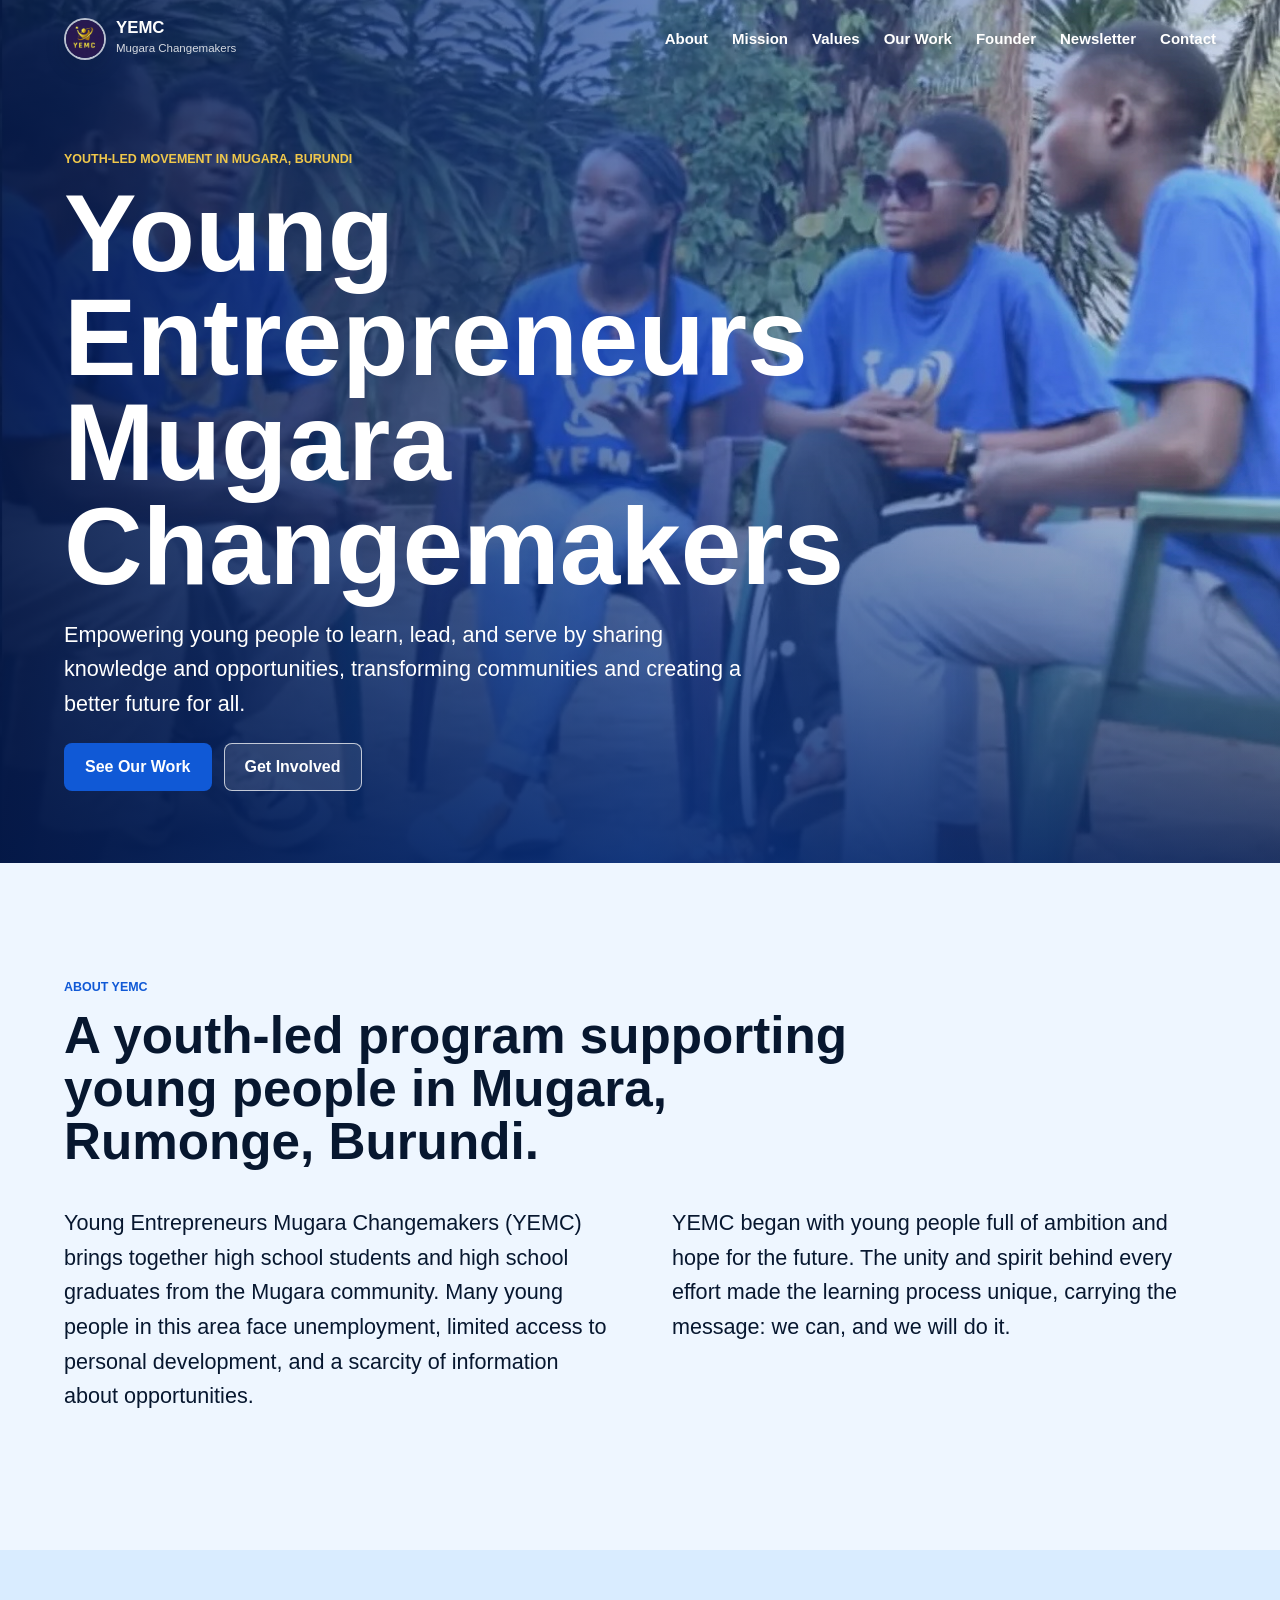
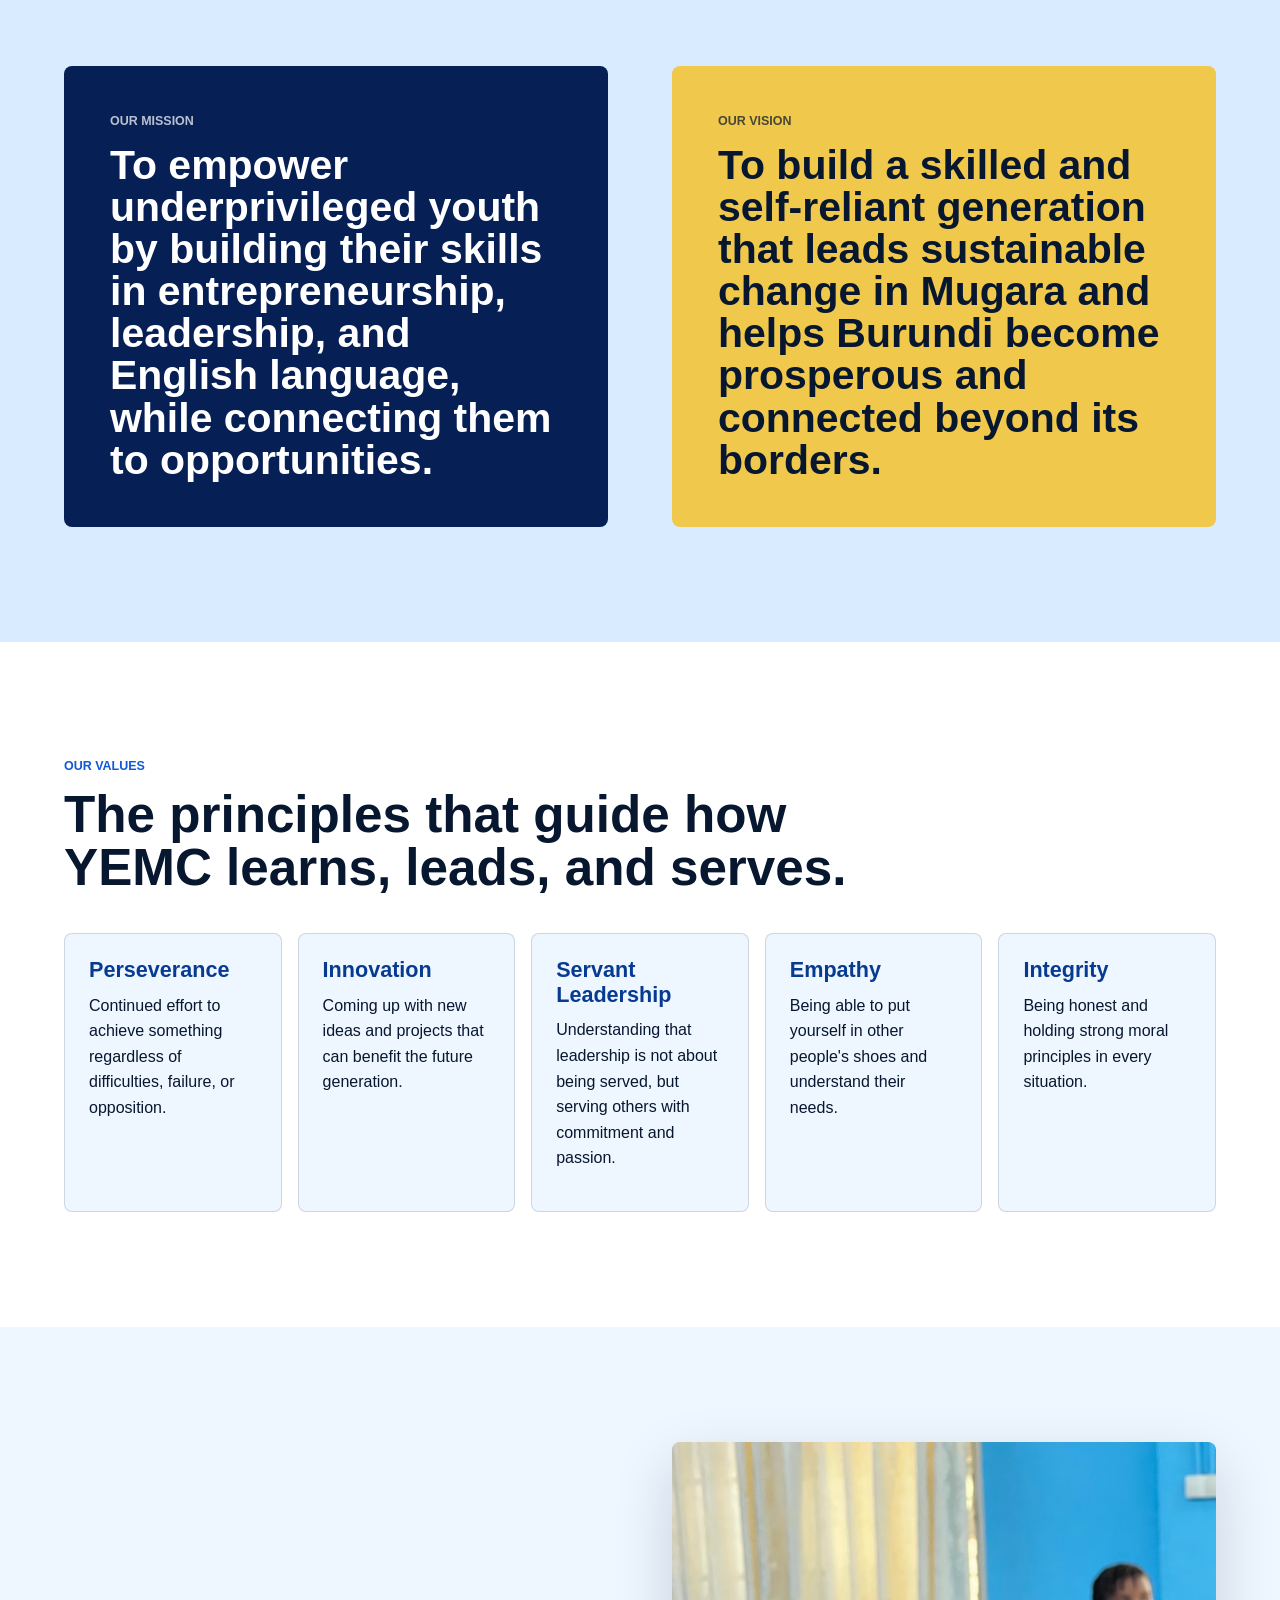
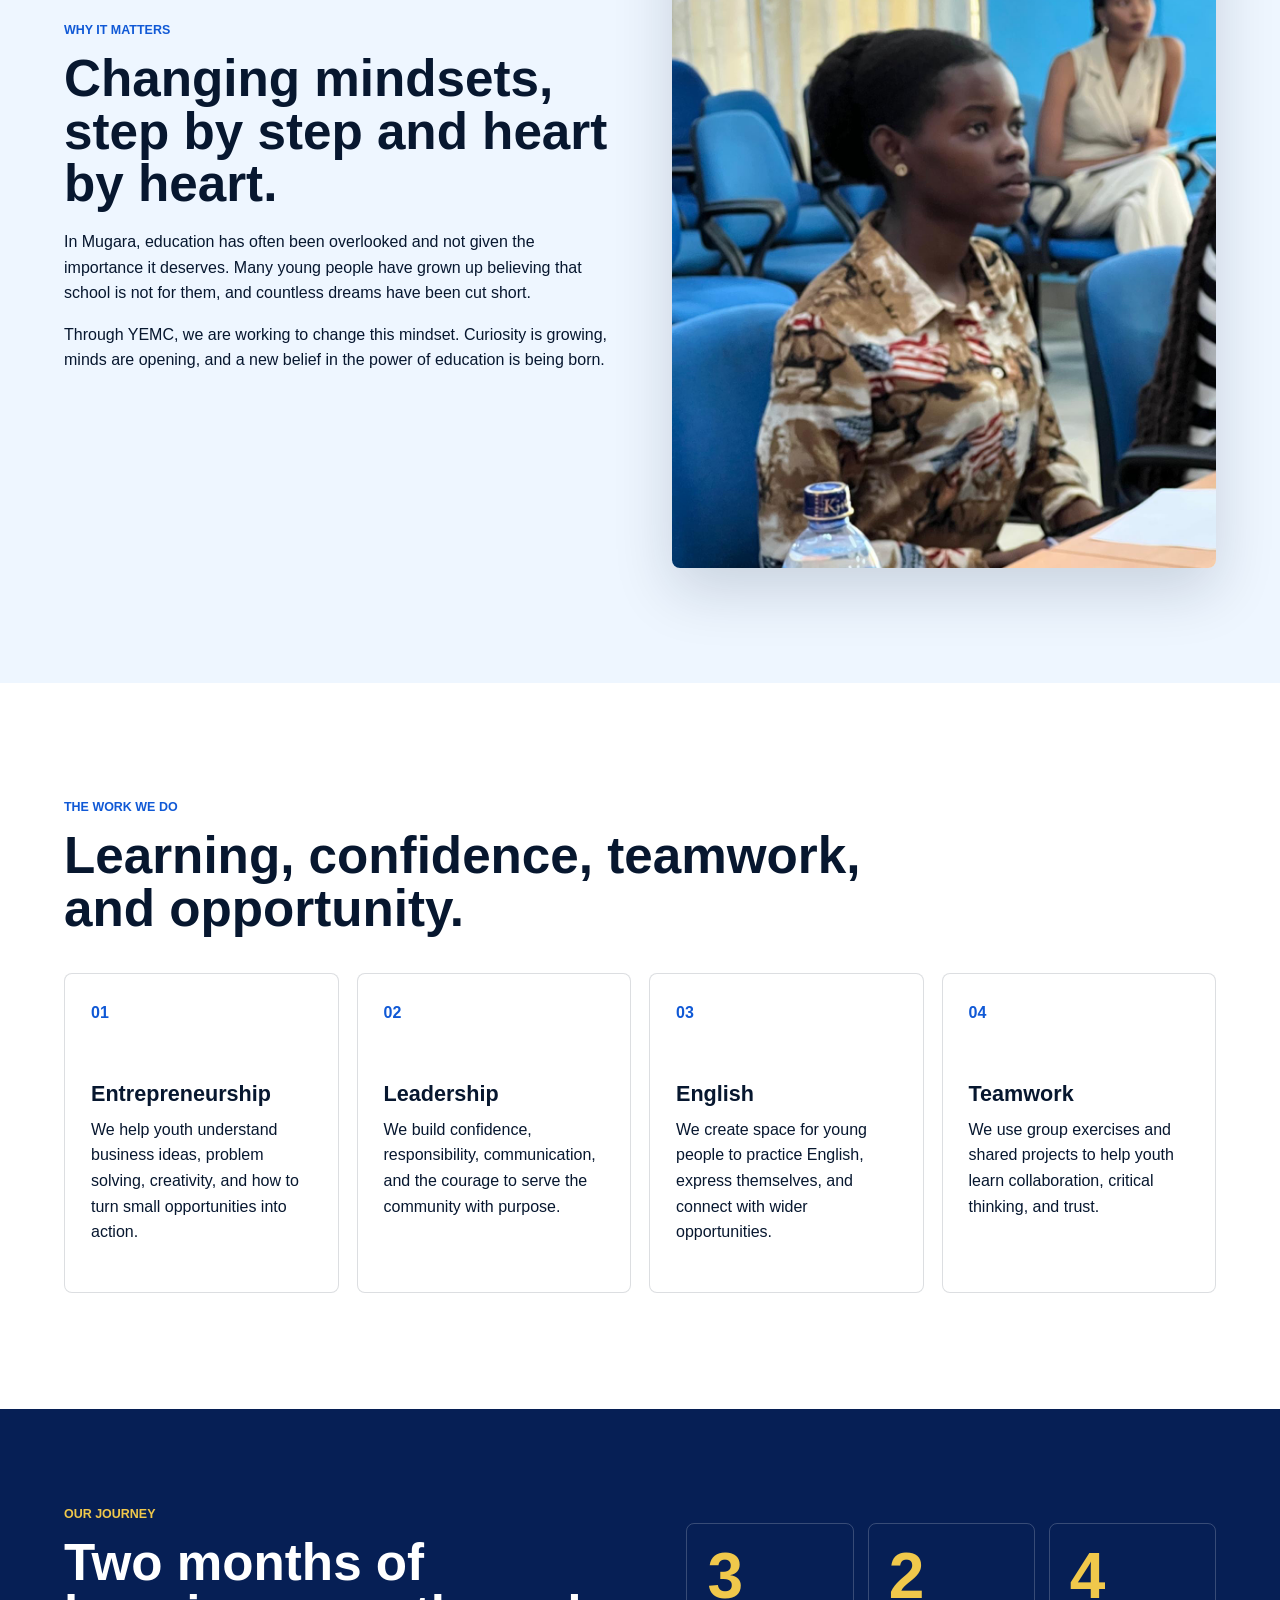
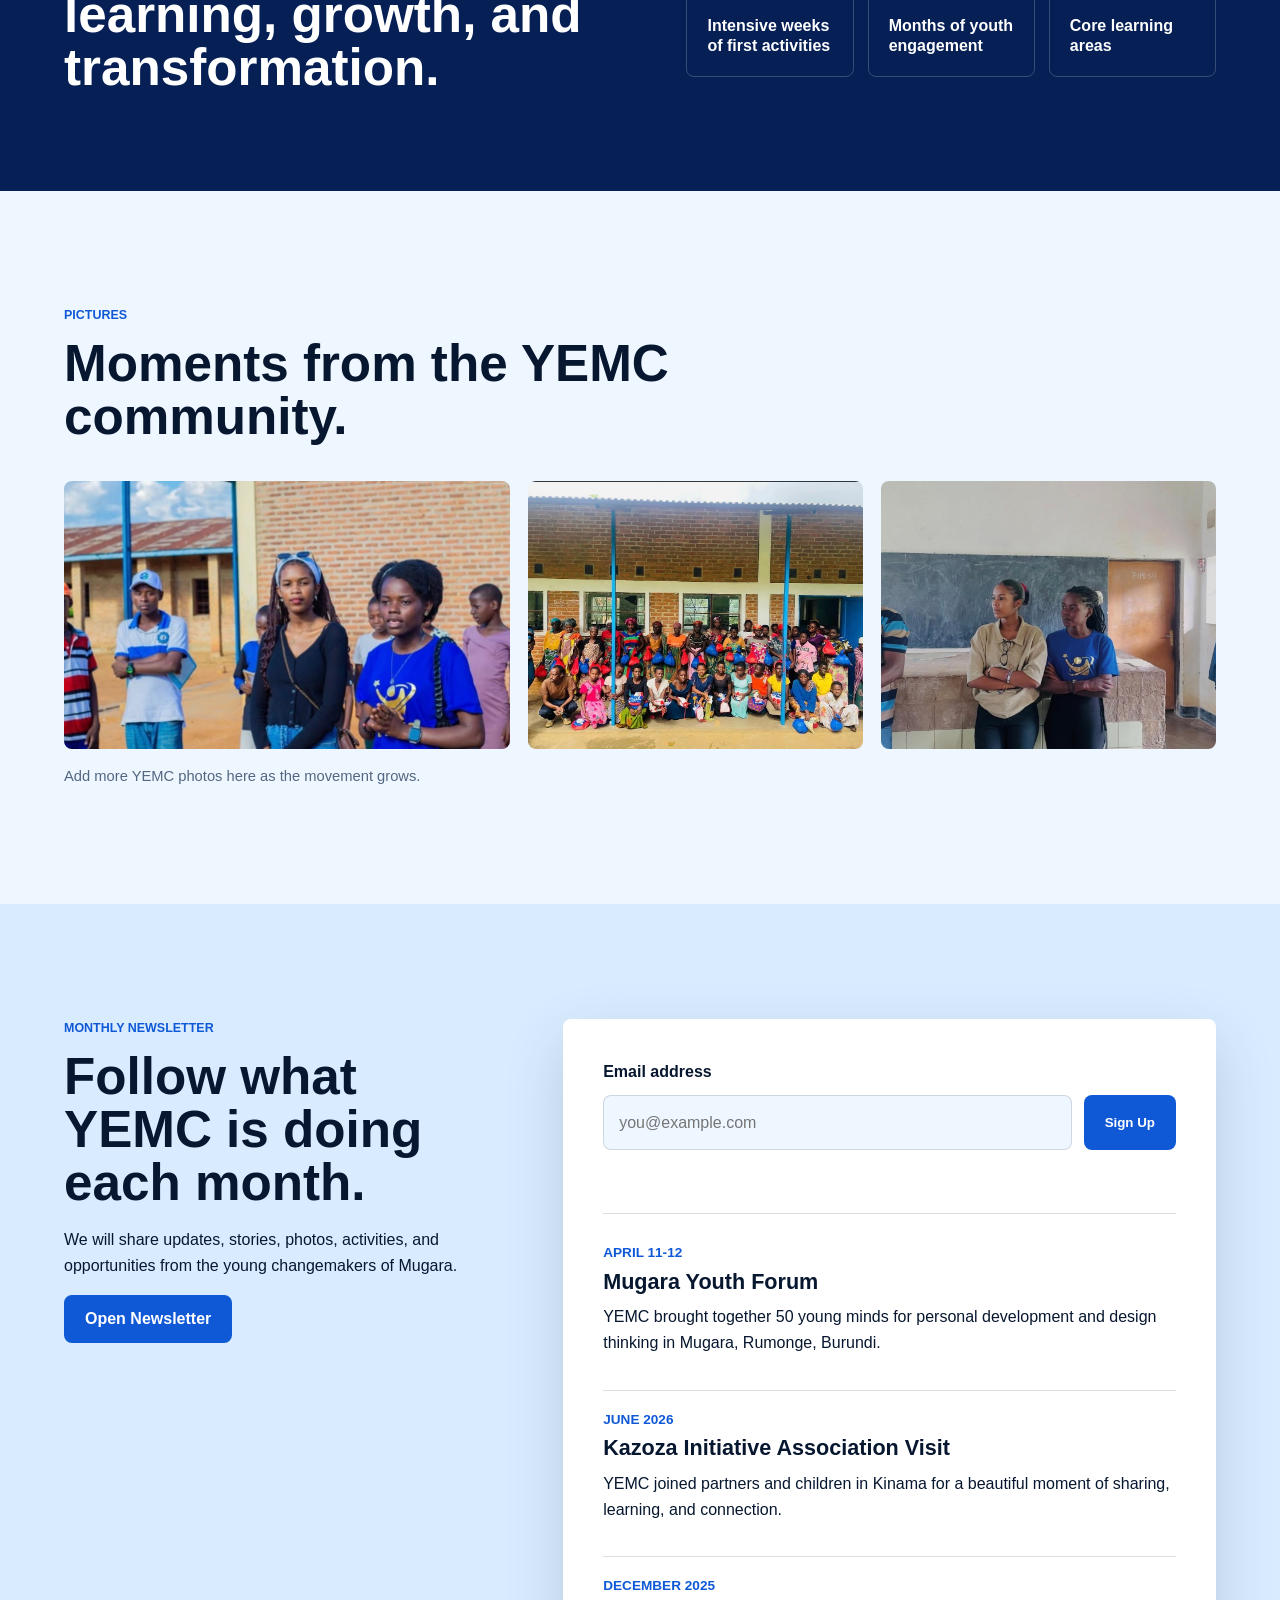
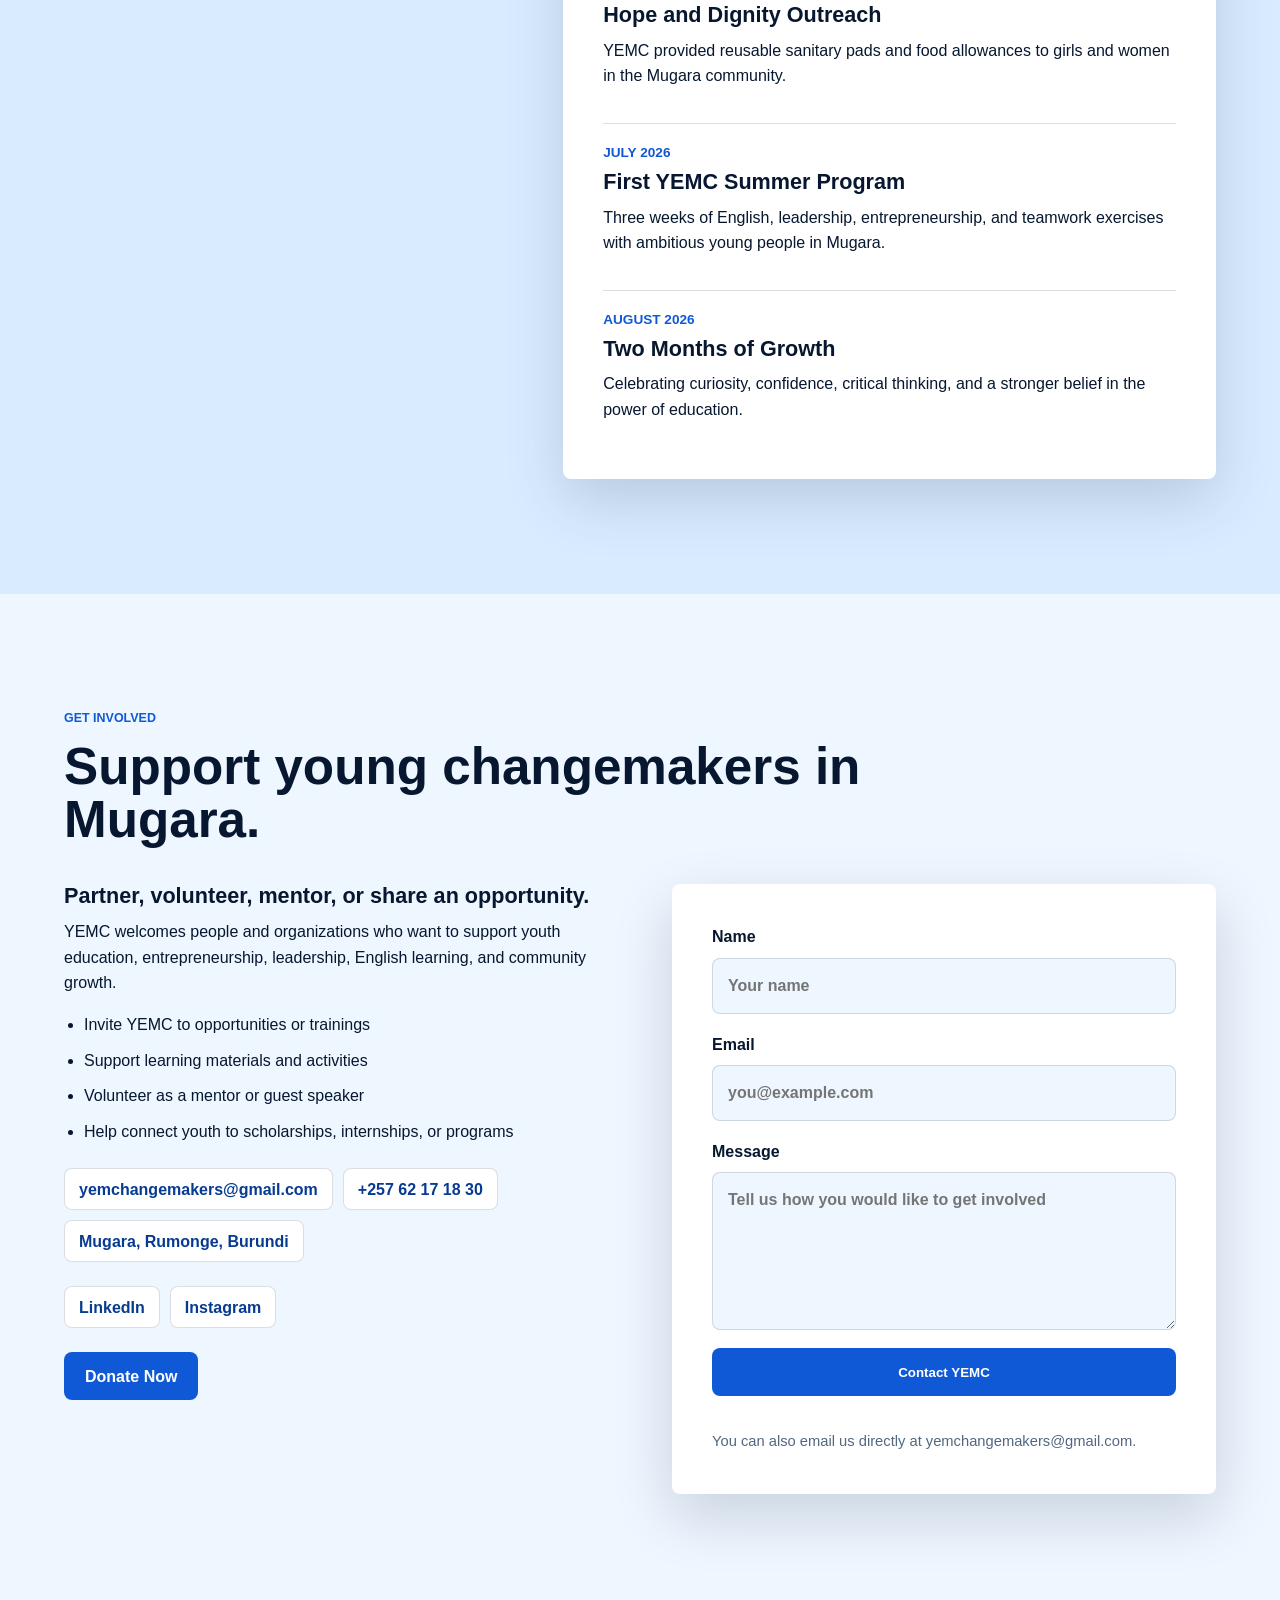
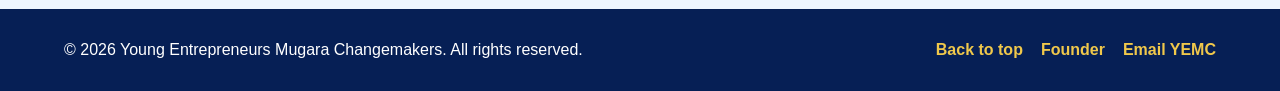
==== index.html @ 3d93d0d3 "Initial commit of YEMC website Static site for Young Entrepreneurs Mugara Changemakers: home, founde" ====
<!DOCTYPE html>
<html lang="en">
<head>
  <meta charset="UTF-8">
  <meta name="viewport" content="width=device-width, initial-scale=1.0">
  <title>YEMC | Young Entrepreneurs Mugara Changemakers</title>
  <meta name="description" content="YEMC is a youth-led movement in Mugara, Burundi empowering young people through entrepreneurship, leadership, English, teamwork, and opportunity.">
  <link rel="icon" href="assets/images/yemc-logo.jpg">
  <link rel="stylesheet" href="styles.css">
  <script defer src="script.js"></script>
</head>
<body>
  <header class="site-header" data-header>
    <a class="brand" href="#home" aria-label="YEMC home">
      <img class="brand-logo" src="assets/images/yemc-logo.jpg" alt="">
      <span>
        <strong>YEMC</strong>
        <small>Mugara Changemakers</small>
      </span>
    </a>

    <button class="nav-toggle" type="button" aria-expanded="false" aria-controls="site-nav" data-nav-toggle>
      <span class="sr-only">Toggle navigation</span>
      <span></span>
      <span></span>
      <span></span>
    </button>

    <nav class="site-nav" id="site-nav" data-nav>
      <a href="#about">About</a>
      <a href="#mission">Mission</a>
      <a href="#values">Values</a>
      <a href="#work">Our Work</a>
      <a href="founder.html">Founder</a>
      <a href="newsletter.html">Newsletter</a>
      <a href="#contact">Contact</a>
    </nav>
  </header>

  <main id="home">
    <section class="hero">
      <img class="hero-image" src="assets/images/yemc-discussion-circle.jpeg" alt="YEMC youth in a group discussion">
      <div class="hero-overlay"></div>
      <div class="hero-content">
        <p class="eyebrow">Youth-led movement in Mugara, Burundi</p>
        <h1>Young Entrepreneurs Mugara Changemakers</h1>
        <p>
          Empowering young people to learn, lead, and serve by sharing knowledge and opportunities, transforming communities and creating a better future for all.
        </p>
        <div class="hero-actions">
          <a class="button primary" href="#work">See Our Work</a>
          <a class="button secondary" href="#contact">Get Involved</a>
        </div>
      </div>
    </section>

    <section class="section story" id="about">
      <div class="section-heading">
        <p class="eyebrow">About YEMC</p>
        <h2>A youth-led program supporting young people in Mugara, Rumonge, Burundi.</h2>
      </div>
      <div class="story-grid">
        <p>
          Young Entrepreneurs Mugara Changemakers (YEMC) brings together high school students and high school graduates from the Mugara community. Many young people in this area face unemployment, limited access to personal development, and a scarcity of information about opportunities.
        </p>
        <p>
          YEMC began with young people full of ambition and hope for the future. The unity and spirit behind every effort made the learning process unique, carrying the message: we can, and we will do it.
        </p>
      </div>
    </section>

    <section class="section mission" id="mission">
      <div class="mission-card">
        <p class="eyebrow">Our Mission</p>
        <h2>To empower underprivileged youth by building their skills in entrepreneurship, leadership, and English language, while connecting them to opportunities.</h2>
      </div>
      <div class="mission-card accent">
        <p class="eyebrow">Our Vision</p>
        <h2>To build a skilled and self-reliant generation that leads sustainable change in Mugara and helps Burundi become prosperous and connected beyond its borders.</h2>
      </div>
    </section>

    <section class="section values" id="values">
      <div class="section-heading">
        <p class="eyebrow">Our Values</p>
        <h2>The principles that guide how YEMC learns, leads, and serves.</h2>
      </div>
      <div class="values-grid">
        <article>
          <h3>Perseverance</h3>
          <p>Continued effort to achieve something regardless of difficulties, failure, or opposition.</p>
        </article>
        <article>
          <h3>Innovation</h3>
          <p>Coming up with new ideas and projects that can benefit the future generation.</p>
        </article>
        <article>
          <h3>Servant Leadership</h3>
          <p>Understanding that leadership is not about being served, but serving others with commitment and passion.</p>
        </article>
        <article>
          <h3>Empathy</h3>
          <p>Being able to put yourself in other people's shoes and understand their needs.</p>
        </article>
        <article>
          <h3>Integrity</h3>
          <p>Being honest and holding strong moral principles in every situation.</p>
        </article>
      </div>
    </section>

    <section class="section context">
      <div class="context-copy">
        <p class="eyebrow">Why It Matters</p>
        <h2>Changing mindsets, step by step and heart by heart.</h2>
        <p>
          In Mugara, education has often been overlooked and not given the importance it deserves. Many young people have grown up believing that school is not for them, and countless dreams have been cut short.
        </p>
        <p>
          Through YEMC, we are working to change this mindset. Curiosity is growing, minds are opening, and a new belief in the power of education is being born.
        </p>
      </div>
      <div class="context-image">
        <img src="assets/images/yemc-learning-room.jpeg" alt="YEMC participant listening during a learning session">
      </div>
    </section>

    <section class="section work" id="work">
      <div class="section-heading">
        <p class="eyebrow">The Work We Do</p>
        <h2>Learning, confidence, teamwork, and opportunity.</h2>
      </div>
      <div class="work-grid">
        <article class="work-card">
          <span>01</span>
          <h3>Entrepreneurship</h3>
          <p>We help youth understand business ideas, problem solving, creativity, and how to turn small opportunities into action.</p>
        </article>
        <article class="work-card">
          <span>02</span>
          <h3>Leadership</h3>
          <p>We build confidence, responsibility, communication, and the courage to serve the community with purpose.</p>
        </article>
        <article class="work-card">
          <span>03</span>
          <h3>English</h3>
          <p>We create space for young people to practice English, express themselves, and connect with wider opportunities.</p>
        </article>
        <article class="work-card">
          <span>04</span>
          <h3>Teamwork</h3>
          <p>We use group exercises and shared projects to help youth learn collaboration, critical thinking, and trust.</p>
        </article>
      </div>
    </section>

    <section class="impact-band">
      <div>
        <p class="eyebrow">Our Journey</p>
        <h2>Two months of learning, growth, and transformation.</h2>
      </div>
      <div class="impact-grid">
        <div>
          <strong>3</strong>
          <span>Intensive weeks of first activities</span>
        </div>
        <div>
          <strong>2</strong>
          <span>Months of youth engagement</span>
        </div>
        <div>
          <strong>4</strong>
          <span>Core learning areas</span>
        </div>
      </div>
    </section>

    <section class="section gallery" id="gallery">
      <div class="section-heading">
        <p class="eyebrow">Pictures</p>
        <h2>Moments from the YEMC community.</h2>
      </div>
      <div class="gallery-grid">
        <img src="assets/images/yemc-youth-campus.jpeg" alt="YEMC youth gathered outside a school building">
        <img src="assets/images/yemc-community-group.jpeg" alt="Mugara community members gathered together">
        <img src="assets/images/yemc-classroom.jpeg" alt="YEMC young leaders standing in a classroom">
      </div>
      <p class="note">Add more YEMC photos here as the movement grows.</p>
    </section>

    <section class="section newsletter" id="newsletter">
      <div class="newsletter-copy">
        <p class="eyebrow">Monthly Newsletter</p>
        <h2>Follow what YEMC is doing each month.</h2>
        <p>
          We will share updates, stories, photos, activities, and opportunities from the young changemakers of Mugara.
        </p>
        <a class="button primary" href="newsletter.html">Open Newsletter</a>
      </div>
      <div class="newsletter-panel">
        <form class="newsletter-form" data-newsletter-form>
          <label for="newsletter-email">Email address</label>
          <div class="newsletter-row">
            <input id="newsletter-email" type="email" name="email" placeholder="you@example.com" required>
            <button class="button primary" type="submit">Sign Up</button>
          </div>
          <p class="form-message" data-form-message></p>
        </form>

        <div class="updates-list">
          <article>
            <time datetime="2026-04-11">April 11-12</time>
            <h3>Mugara Youth Forum</h3>
            <p>YEMC brought together 50 young minds for personal development and design thinking in Mugara, Rumonge, Burundi.</p>
          </article>
          <article>
            <time datetime="2026-06">June 2026</time>
            <h3>Kazoza Initiative Association Visit</h3>
            <p>YEMC joined partners and children in Kinama for a beautiful moment of sharing, learning, and connection.</p>
          </article>
          <article>
            <time datetime="2025-12">December 2025</time>
            <h3>Hope and Dignity Outreach</h3>
            <p>YEMC provided reusable sanitary pads and food allowances to girls and women in the Mugara community.</p>
          </article>
          <article>
            <time datetime="2026-07">July 2026</time>
            <h3>First YEMC Summer Program</h3>
            <p>Three weeks of English, leadership, entrepreneurship, and teamwork exercises with ambitious young people in Mugara.</p>
          </article>
          <article>
            <time datetime="2026-08">August 2026</time>
            <h3>Two Months of Growth</h3>
            <p>Celebrating curiosity, confidence, critical thinking, and a stronger belief in the power of education.</p>
          </article>
        </div>
      </div>
    </section>

    <section class="section contact" id="contact">
      <div class="section-heading">
        <p class="eyebrow">Get Involved</p>
        <h2>Support young changemakers in Mugara.</h2>
      </div>
      <div class="contact-grid">
        <div class="contact-copy">
          <h3>Partner, volunteer, mentor, or share an opportunity.</h3>
          <p>
            YEMC welcomes people and organizations who want to support youth education, entrepreneurship, leadership, English learning, and community growth.
          </p>
          <ul>
            <li>Invite YEMC to opportunities or trainings</li>
            <li>Support learning materials and activities</li>
            <li>Volunteer as a mentor or guest speaker</li>
            <li>Help connect youth to scholarships, internships, or programs</li>
          </ul>
          <div class="contact-details">
            <a href="mailto:yemchangemakers@gmail.com">yemchangemakers@gmail.com</a>
            <a href="tel:+25762171830">+257 62 17 18 30</a>
            <a href="https://www.google.com/maps/search/?api=1&query=Mugara%2C%20Rumonge%2C%20Burundi">Mugara, Rumonge, Burundi</a>
          </div>
          <div class="social-links" aria-label="YEMC pages">
            <a href="https://www.linkedin.com/in/young-entrepreneurs-mugara-changemakers-yemc-7a089b392/">LinkedIn</a>
            <a href="https://www.instagram.com/yemc_2025?igsh=YXJ6NHQzcDRwNHBz">Instagram</a>
          </div>
          <a class="button primary support-button" href="mailto:yemchangemakers@gmail.com?subject=Support%20YEMC">Donate Now</a>
        </div>
        <form class="contact-form" action="mailto:yemchangemakers@gmail.com" method="post" enctype="text/plain">
          <label>
            Name
            <input type="text" name="name" placeholder="Your name" required>
          </label>
          <label>
            Email
            <input type="email" name="email" placeholder="you@example.com" required>
          </label>
          <label>
            Message
            <textarea name="message" rows="5" placeholder="Tell us how you would like to get involved" required></textarea>
          </label>
          <button class="button primary" type="submit">Contact YEMC</button>
          <p class="note">You can also email us directly at yemchangemakers@gmail.com.</p>
        </form>
      </div>
    </section>
  </main>

  <footer class="site-footer">
    <p>&copy; <span data-year></span> Young Entrepreneurs Mugara Changemakers. All rights reserved.</p>
    <div>
      <a href="#home">Back to top</a>
      <a href="founder.html">Founder</a>
      <a href="mailto:yemchangemakers@gmail.com">Email YEMC</a>
    </div>
  </footer>
</body>
</html>
---- styles.css ----
:root {
  --ink: #07172f;
  --muted: #526781;
  --paper: #eef6ff;
  --white: #ffffff;
  --blue: #1059d6;
  --blue-dark: #073b91;
  --blue-deep: #061f55;
  --blue-soft: #d9ecff;
  --gold: #f0c84b;
  --red: #d84835;
  --line: rgba(7, 23, 47, 0.14);
  --shadow: 0 22px 60px rgba(7, 23, 47, 0.16);
}

* {
  box-sizing: border-box;
}

html {
  scroll-behavior: smooth;
}

body {
  margin: 0;
  color: var(--ink);
  background: var(--paper);
  font-family: Arial, Helvetica, sans-serif;
  line-height: 1.6;
}

img {
  display: block;
  max-width: 100%;
}

a {
  color: inherit;
}

.sr-only {
  position: absolute;
  width: 1px;
  height: 1px;
  padding: 0;
  margin: -1px;
  overflow: hidden;
  clip: rect(0, 0, 0, 0);
  white-space: nowrap;
  border: 0;
}

.site-header {
  position: fixed;
  z-index: 20;
  top: 0;
  left: 0;
  right: 0;
  display: flex;
  align-items: center;
  justify-content: space-between;
  gap: 24px;
  padding: 18px clamp(18px, 5vw, 72px);
  color: var(--white);
  transition: background 180ms ease, box-shadow 180ms ease, color 180ms ease;
}

.site-header.is-scrolled,
.site-header.is-open {
  color: var(--ink);
  background: rgba(251, 250, 245, 0.96);
  box-shadow: 0 10px 30px rgba(22, 33, 29, 0.08);
  backdrop-filter: blur(16px);
}

.brand {
  display: inline-flex;
  align-items: center;
  gap: 10px;
  text-decoration: none;
  min-width: 0;
}

.brand-logo {
  width: 42px;
  height: 42px;
  object-fit: cover;
  border-radius: 50%;
  border: 2px solid rgba(255, 255, 255, 0.72);
  background: var(--blue-deep);
  box-shadow: 0 8px 20px rgba(7, 23, 47, 0.18);
}

.site-header.is-scrolled .brand-logo,
.site-header.is-open .brand-logo {
  border-color: rgba(7, 23, 47, 0.12);
}

.brand strong,
.brand small {
  display: block;
}

.brand strong {
  line-height: 1;
  font-size: 1.05rem;
}

.brand small {
  margin-top: 2px;
  font-size: 0.72rem;
  opacity: 0.82;
}

.site-nav {
  display: flex;
  align-items: center;
  gap: 24px;
  font-size: 0.94rem;
  font-weight: 700;
}

.site-nav a {
  text-decoration: none;
}

.site-nav a:hover {
  color: var(--gold);
}

.nav-toggle {
  display: none;
  width: 44px;
  height: 44px;
  padding: 10px;
  border: 1px solid currentColor;
  border-radius: 8px;
  color: inherit;
  background: transparent;
}

.nav-toggle span:not(.sr-only) {
  display: block;
  height: 2px;
  margin: 5px 0;
  background: currentColor;
}

.hero {
  position: relative;
  min-height: 92vh;
  display: grid;
  align-items: end;
  padding: 150px clamp(18px, 5vw, 72px) 72px;
  color: var(--white);
  overflow: hidden;
}

.founder-header {
  position: sticky;
}

.hero-image,
.hero-overlay {
  position: absolute;
  inset: 0;
}

.hero-image {
  width: 100%;
  height: 100%;
  object-fit: cover;
}

.hero-overlay {
  background:
    linear-gradient(90deg, rgba(4, 24, 71, 0.92), rgba(7, 55, 145, 0.62), rgba(7, 55, 145, 0.18)),
    linear-gradient(0deg, rgba(4, 24, 71, 0.86), transparent 48%);
}

.hero-content {
  position: relative;
  max-width: 820px;
}

.eyebrow {
  margin: 0 0 12px;
  color: var(--blue);
  font-size: 0.78rem;
  font-weight: 800;
  letter-spacing: 0;
  text-transform: uppercase;
}

.hero .eyebrow {
  color: var(--gold);
}

h1,
h2,
h3,
p {
  margin-top: 0;
}

h1 {
  max-width: 900px;
  margin-bottom: 18px;
  font-size: clamp(3.2rem, 9vw, 6.8rem);
  line-height: 0.96;
}

h2 {
  margin-bottom: 18px;
  font-size: clamp(2rem, 4vw, 4.1rem);
  line-height: 1.03;
}

h3 {
  margin-bottom: 10px;
  font-size: 1.35rem;
  line-height: 1.15;
}

.hero p:not(.eyebrow) {
  max-width: 700px;
  font-size: clamp(1.05rem, 2vw, 1.35rem);
}

.hero-actions,
.newsletter-row {
  display: flex;
  flex-wrap: wrap;
  gap: 12px;
}

.button {
  display: inline-flex;
  align-items: center;
  justify-content: center;
  min-height: 48px;
  padding: 0 20px;
  border: 1px solid transparent;
  border-radius: 8px;
  font-weight: 800;
  text-decoration: none;
  cursor: pointer;
}

.button.primary {
  color: var(--white);
  background: var(--blue);
}

.button.primary:hover {
  background: var(--blue-dark);
}

.button.secondary {
  color: var(--white);
  border-color: rgba(255, 255, 255, 0.72);
  background: rgba(255, 255, 255, 0.1);
}

.button.secondary:hover {
  background: rgba(255, 255, 255, 0.2);
}

.section {
  padding: clamp(64px, 9vw, 118px) clamp(18px, 5vw, 72px);
}

.founder-hero {
  display: grid;
  grid-template-columns: minmax(0, 0.9fr) minmax(320px, 0.7fr);
  gap: clamp(30px, 6vw, 80px);
  align-items: center;
  padding: clamp(72px, 9vw, 120px) clamp(18px, 5vw, 72px);
  color: var(--white);
  background:
    linear-gradient(135deg, rgba(6, 31, 85, 0.98), rgba(16, 89, 214, 0.9)),
    var(--blue-deep);
}

.founder-hero h1 {
  max-width: 760px;
}

.founder-hero-copy p:not(.eyebrow) {
  max-width: 720px;
  font-size: clamp(1.05rem, 2vw, 1.3rem);
}

.founder-secondary {
  color: var(--white);
}

.founder-portrait img,
.founder-photo img {
  width: 100%;
  object-fit: cover;
  border-radius: 8px;
  box-shadow: var(--shadow);
}

.founder-portrait img {
  aspect-ratio: 1 / 1.08;
}

.founder-profile-grid,
.founder-quote-section,
.founder-closing {
  display: grid;
  grid-template-columns: minmax(0, 1fr) minmax(320px, 0.72fr);
  gap: clamp(28px, 6vw, 76px);
  align-items: start;
}

.founder-bio {
  display: grid;
  gap: 18px;
  font-size: clamp(1.05rem, 1.7vw, 1.25rem);
}

.founder-bio a,
.founder-closing a {
  color: var(--blue-dark);
  font-weight: 800;
}

.credential-panel {
  padding: clamp(24px, 4vw, 38px);
  border-radius: 8px;
  color: var(--white);
  background: var(--blue-deep);
  box-shadow: var(--shadow);
}

.credential-panel ul {
  display: grid;
  gap: 10px;
  margin: 18px 0 0;
  padding-left: 20px;
}

.founder-quote-section {
  align-items: center;
  background: var(--blue-soft);
}

.founder-photo img {
  aspect-ratio: 4 / 5;
}

.founder-quote {
  margin: 0;
  padding: clamp(24px, 5vw, 54px);
  border-left: 6px solid var(--gold);
  border-radius: 8px;
  background: var(--white);
  box-shadow: var(--shadow);
}

.founder-quote p {
  font-size: clamp(1.4rem, 3vw, 2.6rem);
  line-height: 1.14;
}

.founder-quote cite {
  display: block;
  color: var(--blue-dark);
  font-style: normal;
  font-weight: 900;
}

.founder-impact {
  background: var(--white);
}

.impact-story-grid {
  display: grid;
  grid-template-columns: repeat(3, minmax(0, 1fr));
  gap: 18px;
}

.impact-story-grid article {
  min-height: 300px;
  padding: 26px;
  border: 1px solid var(--line);
  border-radius: 8px;
  background: var(--paper);
}

.impact-story-grid span {
  display: inline-block;
  margin-bottom: 44px;
  color: var(--blue);
  font-weight: 900;
}

.founder-closing {
  align-items: center;
  color: var(--white);
  background: var(--blue-deep);
}

.founder-closing .eyebrow {
  color: var(--gold);
}

.founder-closing h2,
.founder-closing p {
  margin-bottom: 0;
}

.founder-closing p {
  font-size: clamp(1.05rem, 1.8vw, 1.35rem);
}

.section-heading {
  max-width: 850px;
  margin-bottom: 38px;
}

.story-grid,
.mission,
.context,
.contact-grid {
  display: grid;
  grid-template-columns: repeat(2, minmax(0, 1fr));
  gap: clamp(24px, 5vw, 72px);
  align-items: start;
}

.story-grid p {
  font-size: clamp(1.05rem, 1.8vw, 1.35rem);
}

.mission {
  background: var(--blue-soft);
}

.mission-card {
  min-height: 360px;
  display: flex;
  flex-direction: column;
  justify-content: flex-end;
  padding: clamp(24px, 4vw, 46px);
  color: var(--white);
  background: var(--blue-deep);
  border-radius: 8px;
}

.mission-card.accent {
  color: var(--ink);
  background: var(--gold);
}

.mission-card .eyebrow {
  color: currentColor;
  opacity: 0.72;
}

.mission-card h2 {
  margin-bottom: 0;
  font-size: clamp(1.7rem, 3.2vw, 3.4rem);
}

.context {
  align-items: center;
}

.values {
  background: var(--white);
}

.values-grid {
  display: grid;
  grid-template-columns: repeat(5, minmax(0, 1fr));
  gap: 16px;
}

.values-grid article {
  min-height: 250px;
  padding: 24px;
  border: 1px solid var(--line);
  border-radius: 8px;
  background: var(--paper);
}

.values-grid h3 {
  color: var(--blue-dark);
}

.context-copy {
  max-width: 650px;
}

.context-image img,
.gallery-grid img {
  width: 100%;
  height: 100%;
  object-fit: cover;
  border-radius: 8px;
  box-shadow: var(--shadow);
}

.context-image {
  min-height: 460px;
}

.work {
  background: var(--white);
}

.work-grid {
  display: grid;
  grid-template-columns: repeat(4, minmax(0, 1fr));
  gap: 18px;
}

.work-card {
  min-height: 320px;
  padding: 26px;
  border: 1px solid var(--line);
  border-radius: 8px;
  background: var(--white);
}

.work-card span {
  display: inline-block;
  margin-bottom: 56px;
  color: var(--blue);
  font-weight: 900;
}

.impact-band {
  display: grid;
  grid-template-columns: 1.1fr 1fr;
  gap: 40px;
  align-items: center;
  padding: clamp(58px, 8vw, 96px) clamp(18px, 5vw, 72px);
  color: var(--white);
  background: var(--blue-deep);
}

.impact-band .eyebrow {
  color: var(--gold);
}

.impact-band h2 {
  margin-bottom: 0;
}

.impact-grid {
  display: grid;
  grid-template-columns: repeat(3, minmax(0, 1fr));
  gap: 14px;
}

.impact-grid div {
  padding: 20px;
  border: 1px solid rgba(255, 255, 255, 0.2);
  border-radius: 8px;
}

.impact-grid strong {
  display: block;
  margin-bottom: 8px;
  color: var(--gold);
  font-size: clamp(2.4rem, 5vw, 4.2rem);
  line-height: 1;
}

.impact-grid span {
  display: block;
  font-weight: 700;
  line-height: 1.25;
}

.gallery-grid {
  display: grid;
  grid-template-columns: 1.2fr 0.9fr 0.9fr;
  gap: 18px;
}

.gallery-grid img {
  aspect-ratio: 4 / 3;
  box-shadow: none;
}

.gallery-grid img:first-child {
  aspect-ratio: 5 / 3;
}

.note {
  margin: 16px 0 0;
  color: var(--muted);
  font-size: 0.92rem;
}

.newsletter {
  display: grid;
  grid-template-columns: 0.8fr 1.2fr;
  gap: clamp(28px, 5vw, 72px);
  background: var(--blue-soft);
}

.newsletter-page-hero {
  display: grid;
  grid-template-columns: minmax(0, 1fr) minmax(320px, 0.62fr);
  gap: clamp(28px, 6vw, 76px);
  align-items: end;
  padding: clamp(82px, 10vw, 136px) clamp(18px, 5vw, 72px) clamp(58px, 8vw, 96px);
  color: var(--white);
  background:
    linear-gradient(135deg, rgba(6, 31, 85, 0.98), rgba(16, 89, 214, 0.88)),
    var(--blue-deep);
}

.newsletter-page-hero h1 {
  max-width: 820px;
}

.newsletter-page-hero p:not(.eyebrow) {
  max-width: 720px;
  font-size: clamp(1.05rem, 2vw, 1.3rem);
}

.newsletter-hero-form {
  padding: clamp(22px, 4vw, 34px);
  border-radius: 8px;
  color: var(--ink);
  background: var(--white);
  box-shadow: var(--shadow);
}

.newsletter-stories {
  background: var(--white);
}

.newsletter-feature-story {
  display: grid;
  grid-template-columns: minmax(0, 1.1fr) minmax(320px, 0.75fr);
  gap: clamp(26px, 5vw, 62px);
  align-items: start;
}

.newsletter-feature-story + .newsletter-feature-story {
  margin-top: clamp(46px, 7vw, 82px);
  padding-top: clamp(46px, 7vw, 82px);
  border-top: 1px solid var(--line);
}

.newsletter-story-gallery {
  display: grid;
  grid-template-columns: 1fr;
  gap: 16px;
}

.newsletter-story-gallery img {
  width: 100%;
  aspect-ratio: 16 / 10;
  object-fit: cover;
  border-radius: 8px;
  box-shadow: var(--shadow);
}

.newsletter-story-copy {
  position: sticky;
  top: 108px;
  padding: clamp(24px, 4vw, 38px);
  border-radius: 8px;
  background: var(--paper);
}

.newsletter-story-copy p {
  font-size: 1.05rem;
}

.newsletter-archive {
  display: grid;
  grid-template-columns: minmax(0, 0.75fr) minmax(320px, 1fr);
  gap: clamp(28px, 5vw, 72px);
  background: var(--blue-soft);
}

.archive-grid {
  display: grid;
  gap: 16px;
}

.archive-grid article {
  padding: 24px;
  border-radius: 8px;
  background: var(--white);
  box-shadow: 0 16px 34px rgba(7, 23, 47, 0.08);
}

.newsletter-panel,
.contact-form {
  padding: clamp(22px, 4vw, 40px);
  border-radius: 8px;
  background: var(--white);
  box-shadow: var(--shadow);
}

.newsletter-form {
  padding-bottom: 28px;
  border-bottom: 1px solid var(--line);
}

label {
  display: grid;
  gap: 8px;
  color: var(--ink);
  font-weight: 800;
}

input,
textarea {
  width: 100%;
  border: 1px solid var(--line);
  border-radius: 8px;
  padding: 14px 15px;
  color: var(--ink);
  background: var(--paper);
  font: inherit;
}

input:focus,
textarea:focus {
  outline: 3px solid rgba(16, 89, 214, 0.18);
  border-color: var(--blue);
}

.newsletter-row {
  margin-top: 10px;
}

.newsletter-row input {
  flex: 1 1 240px;
}

.updates-list {
  display: grid;
  gap: 18px;
  margin-top: 28px;
}

.updates-list article {
  padding: 0 0 18px;
  border-bottom: 1px solid var(--line);
}

.updates-list article:last-child {
  padding-bottom: 0;
  border-bottom: 0;
}

time {
  display: block;
  margin-bottom: 6px;
  color: var(--blue);
  font-size: 0.85rem;
  font-weight: 900;
  text-transform: uppercase;
}

.form-message {
  min-height: 1.4em;
  margin: 12px 0 0;
  color: var(--blue-dark);
  font-weight: 700;
}

.contact-copy ul {
  display: grid;
  gap: 10px;
  padding-left: 20px;
}

.contact-details,
.social-links {
  display: flex;
  flex-wrap: wrap;
  gap: 10px;
  margin-top: 24px;
}

.contact-details a,
.social-links a {
  display: inline-flex;
  align-items: center;
  min-height: 42px;
  padding: 0 14px;
  border: 1px solid var(--line);
  border-radius: 8px;
  color: var(--blue-dark);
  background: var(--white);
  font-weight: 800;
  text-decoration: none;
}

.contact-details a:hover,
.social-links a:hover {
  border-color: var(--blue);
  color: var(--white);
  background: var(--blue);
}

.support-button {
  width: fit-content;
  margin-top: 24px;
}

.contact-form {
  display: grid;
  gap: 18px;
}

.site-footer {
  display: flex;
  align-items: center;
  justify-content: space-between;
  gap: 20px;
  padding: 28px clamp(18px, 5vw, 72px);
  color: var(--white);
  background: var(--blue-deep);
}

.site-footer p {
  margin: 0;
}

.site-footer div {
  display: flex;
  gap: 18px;
}

.site-footer a {
  color: var(--gold);
  font-weight: 800;
  text-decoration: none;
}

@media (max-width: 980px) {
  .nav-toggle {
    display: block;
  }

  .site-nav {
    position: absolute;
    top: 100%;
    left: 18px;
    right: 18px;
    display: none;
    flex-direction: column;
    align-items: stretch;
    gap: 0;
    padding: 12px;
    color: var(--ink);
    background: var(--paper);
    border-radius: 8px;
    box-shadow: var(--shadow);
  }

  .site-nav.is-open {
    display: flex;
  }

  .site-nav a {
    padding: 13px 12px;
    border-radius: 8px;
  }

  .site-nav a:hover {
    color: var(--ink);
    background: var(--blue-soft);
  }

  .story-grid,
  .mission,
  .context,
  .impact-band,
  .newsletter,
  .newsletter-page-hero,
  .newsletter-feature-story,
  .newsletter-archive,
  .contact-grid,
  .founder-hero,
  .founder-profile-grid,
  .founder-quote-section,
  .founder-closing {
    grid-template-columns: 1fr;
  }

  .work-grid,
  .impact-grid,
  .values-grid,
  .impact-story-grid {
    grid-template-columns: repeat(2, minmax(0, 1fr));
  }

  .gallery-grid {
    grid-template-columns: 1fr;
  }

  .newsletter-story-copy {
    position: static;
  }
}

@media (max-width: 620px) {
  .site-header {
    padding: 14px 18px;
  }

  .brand small {
    display: none;
  }

  .hero {
    min-height: 88vh;
    padding: 120px 18px 54px;
  }

  h1 {
    font-size: clamp(2.7rem, 15vw, 4.4rem);
  }

  .hero-actions,
  .newsletter-row {
    flex-direction: column;
  }

  .button {
    width: 100%;
  }

  .work-grid,
  .impact-grid,
  .values-grid,
  .impact-story-grid {
    grid-template-columns: 1fr;
  }

  .work-card {
    min-height: auto;
  }

  .work-card span {
    margin-bottom: 28px;
  }

  .context-image {
    min-height: 300px;
  }

  .contact-details,
  .social-links,
  .support-button {
    width: 100%;
  }

  .contact-details a,
  .social-links a {
    width: 100%;
    justify-content: center;
  }

  .site-footer {
    align-items: flex-start;
    flex-direction: column;
  }
}
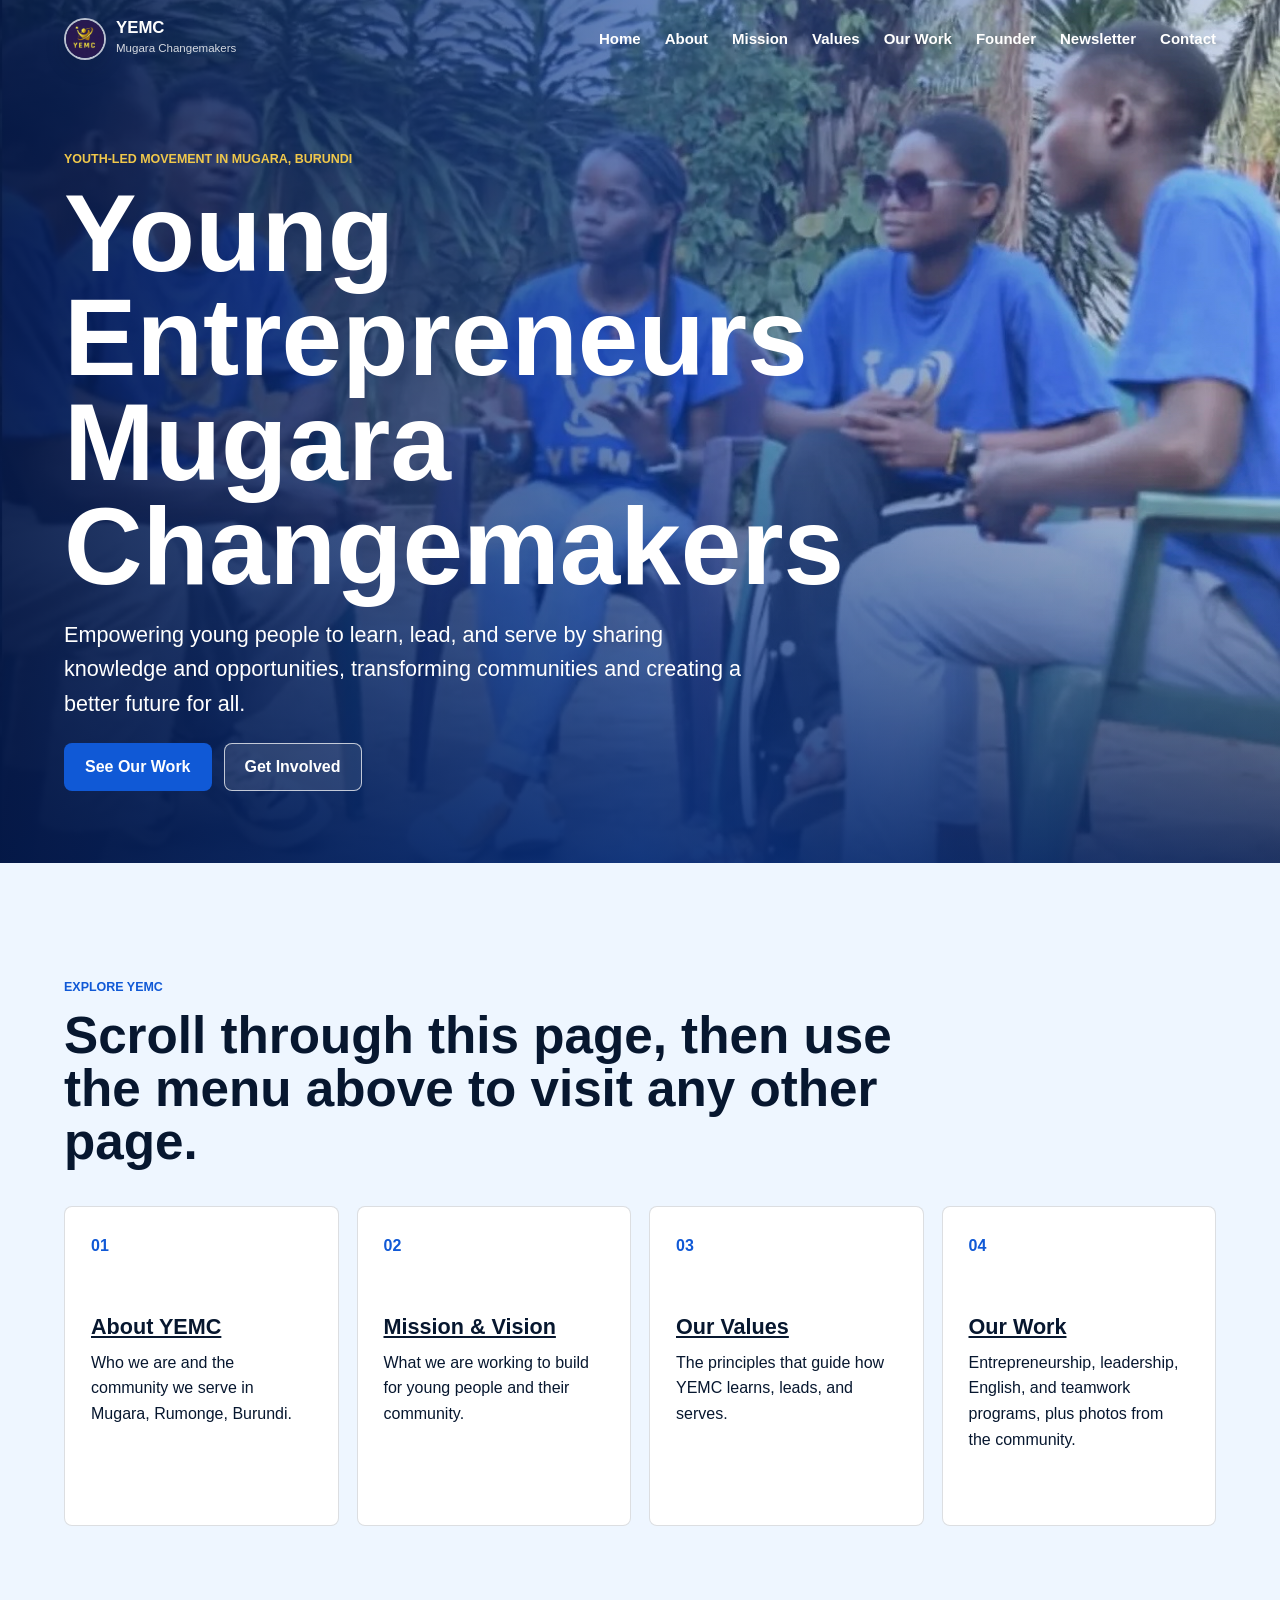
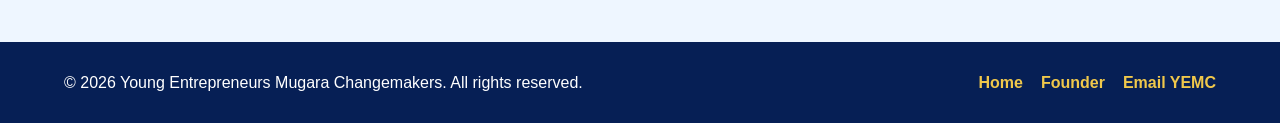
==== commit 60cd5507: "Split site into separate pages per section Break the single scrolling homepage into individual pages" ====
--- a/index.html
+++ b/index.html
@@ -11,7 +11,7 @@
 </head>
 <body>
   <header class="site-header" data-header>
-    <a class="brand" href="#home" aria-label="YEMC home">
+    <a class="brand" href="index.html" aria-label="YEMC home">
       <img class="brand-logo" src="assets/images/yemc-logo.jpg" alt="">
       <span>
         <strong>YEMC</strong>
@@ -27,13 +27,14 @@
     </button>
 
     <nav class="site-nav" id="site-nav" data-nav>
-      <a href="#about">About</a>
-      <a href="#mission">Mission</a>
-      <a href="#values">Values</a>
-      <a href="#work">Our Work</a>
+      <a href="index.html">Home</a>
+      <a href="about.html">About</a>
+      <a href="mission.html">Mission</a>
+      <a href="values.html">Values</a>
+      <a href="work.html">Our Work</a>
       <a href="founder.html">Founder</a>
       <a href="newsletter.html">Newsletter</a>
-      <a href="#contact">Contact</a>
+      <a href="contact.html">Contact</a>
     </nav>
   </header>
 
@@ -48,239 +49,38 @@
           Empowering young people to learn, lead, and serve by sharing knowledge and opportunities, transforming communities and creating a better future for all.
         </p>
         <div class="hero-actions">
-          <a class="button primary" href="#work">See Our Work</a>
-          <a class="button secondary" href="#contact">Get Involved</a>
+          <a class="button primary" href="work.html">See Our Work</a>
+          <a class="button secondary" href="contact.html">Get Involved</a>
         </div>
       </div>
     </section>
 
-    <section class="section story" id="about">
+    <section class="section">
       <div class="section-heading">
-        <p class="eyebrow">About YEMC</p>
-        <h2>A youth-led program supporting young people in Mugara, Rumonge, Burundi.</h2>
-      </div>
-      <div class="story-grid">
-        <p>
-          Young Entrepreneurs Mugara Changemakers (YEMC) brings together high school students and high school graduates from the Mugara community. Many young people in this area face unemployment, limited access to personal development, and a scarcity of information about opportunities.
-        </p>
-        <p>
-          YEMC began with young people full of ambition and hope for the future. The unity and spirit behind every effort made the learning process unique, carrying the message: we can, and we will do it.
-        </p>
-      </div>
-    </section>
-
-    <section class="section mission" id="mission">
-      <div class="mission-card">
-        <p class="eyebrow">Our Mission</p>
-        <h2>To empower underprivileged youth by building their skills in entrepreneurship, leadership, and English language, while connecting them to opportunities.</h2>
-      </div>
-      <div class="mission-card accent">
-        <p class="eyebrow">Our Vision</p>
-        <h2>To build a skilled and self-reliant generation that leads sustainable change in Mugara and helps Burundi become prosperous and connected beyond its borders.</h2>
-      </div>
-    </section>
-
-    <section class="section values" id="values">
-      <div class="section-heading">
-        <p class="eyebrow">Our Values</p>
-        <h2>The principles that guide how YEMC learns, leads, and serves.</h2>
-      </div>
-      <div class="values-grid">
-        <article>
-          <h3>Perseverance</h3>
-          <p>Continued effort to achieve something regardless of difficulties, failure, or opposition.</p>
-        </article>
-        <article>
-          <h3>Innovation</h3>
-          <p>Coming up with new ideas and projects that can benefit the future generation.</p>
-        </article>
-        <article>
-          <h3>Servant Leadership</h3>
-          <p>Understanding that leadership is not about being served, but serving others with commitment and passion.</p>
-        </article>
-        <article>
-          <h3>Empathy</h3>
-          <p>Being able to put yourself in other people's shoes and understand their needs.</p>
-        </article>
-        <article>
-          <h3>Integrity</h3>
-          <p>Being honest and holding strong moral principles in every situation.</p>
-        </article>
-      </div>
-    </section>
-
-    <section class="section context">
-      <div class="context-copy">
-        <p class="eyebrow">Why It Matters</p>
-        <h2>Changing mindsets, step by step and heart by heart.</h2>
-        <p>
-          In Mugara, education has often been overlooked and not given the importance it deserves. Many young people have grown up believing that school is not for them, and countless dreams have been cut short.
-        </p>
-        <p>
-          Through YEMC, we are working to change this mindset. Curiosity is growing, minds are opening, and a new belief in the power of education is being born.
-        </p>
-      </div>
-      <div class="context-image">
-        <img src="assets/images/yemc-learning-room.jpeg" alt="YEMC participant listening during a learning session">
-      </div>
-    </section>
-
-    <section class="section work" id="work">
-      <div class="section-heading">
-        <p class="eyebrow">The Work We Do</p>
-        <h2>Learning, confidence, teamwork, and opportunity.</h2>
+        <p class="eyebrow">Explore YEMC</p>
+        <h2>Scroll through this page, then use the menu above to visit any other page.</h2>
       </div>
       <div class="work-grid">
         <article class="work-card">
           <span>01</span>
-          <h3>Entrepreneurship</h3>
-          <p>We help youth understand business ideas, problem solving, creativity, and how to turn small opportunities into action.</p>
+          <h3><a href="about.html">About YEMC</a></h3>
+          <p>Who we are and the community we serve in Mugara, Rumonge, Burundi.</p>
         </article>
         <article class="work-card">
           <span>02</span>
-          <h3>Leadership</h3>
-          <p>We build confidence, responsibility, communication, and the courage to serve the community with purpose.</p>
+          <h3><a href="mission.html">Mission &amp; Vision</a></h3>
+          <p>What we are working to build for young people and their community.</p>
         </article>
         <article class="work-card">
           <span>03</span>
-          <h3>English</h3>
-          <p>We create space for young people to practice English, express themselves, and connect with wider opportunities.</p>
+          <h3><a href="values.html">Our Values</a></h3>
+          <p>The principles that guide how YEMC learns, leads, and serves.</p>
         </article>
         <article class="work-card">
           <span>04</span>
-          <h3>Teamwork</h3>
-          <p>We use group exercises and shared projects to help youth learn collaboration, critical thinking, and trust.</p>
+          <h3><a href="work.html">Our Work</a></h3>
+          <p>Entrepreneurship, leadership, English, and teamwork programs, plus photos from the community.</p>
         </article>
-      </div>
-    </section>
-
-    <section class="impact-band">
-      <div>
-        <p class="eyebrow">Our Journey</p>
-        <h2>Two months of learning, growth, and transformation.</h2>
-      </div>
-      <div class="impact-grid">
-        <div>
-          <strong>3</strong>
-          <span>Intensive weeks of first activities</span>
-        </div>
-        <div>
-          <strong>2</strong>
-          <span>Months of youth engagement</span>
-        </div>
-        <div>
-          <strong>4</strong>
-          <span>Core learning areas</span>
-        </div>
-      </div>
-    </section>
-
-    <section class="section gallery" id="gallery">
-      <div class="section-heading">
-        <p class="eyebrow">Pictures</p>
-        <h2>Moments from the YEMC community.</h2>
-      </div>
-      <div class="gallery-grid">
-        <img src="assets/images/yemc-youth-campus.jpeg" alt="YEMC youth gathered outside a school building">
-        <img src="assets/images/yemc-community-group.jpeg" alt="Mugara community members gathered together">
-        <img src="assets/images/yemc-classroom.jpeg" alt="YEMC young leaders standing in a classroom">
-      </div>
-      <p class="note">Add more YEMC photos here as the movement grows.</p>
-    </section>
-
-    <section class="section newsletter" id="newsletter">
-      <div class="newsletter-copy">
-        <p class="eyebrow">Monthly Newsletter</p>
-        <h2>Follow what YEMC is doing each month.</h2>
-        <p>
-          We will share updates, stories, photos, activities, and opportunities from the young changemakers of Mugara.
-        </p>
-        <a class="button primary" href="newsletter.html">Open Newsletter</a>
-      </div>
-      <div class="newsletter-panel">
-        <form class="newsletter-form" data-newsletter-form>
-          <label for="newsletter-email">Email address</label>
-          <div class="newsletter-row">
-            <input id="newsletter-email" type="email" name="email" placeholder="you@example.com" required>
-            <button class="button primary" type="submit">Sign Up</button>
-          </div>
-          <p class="form-message" data-form-message></p>
-        </form>
-
-        <div class="updates-list">
-          <article>
-            <time datetime="2026-04-11">April 11-12</time>
-            <h3>Mugara Youth Forum</h3>
-            <p>YEMC brought together 50 young minds for personal development and design thinking in Mugara, Rumonge, Burundi.</p>
-          </article>
-          <article>
-            <time datetime="2026-06">June 2026</time>
-            <h3>Kazoza Initiative Association Visit</h3>
-            <p>YEMC joined partners and children in Kinama for a beautiful moment of sharing, learning, and connection.</p>
-          </article>
-          <article>
-            <time datetime="2025-12">December 2025</time>
-            <h3>Hope and Dignity Outreach</h3>
-            <p>YEMC provided reusable sanitary pads and food allowances to girls and women in the Mugara community.</p>
-          </article>
-          <article>
-            <time datetime="2026-07">July 2026</time>
-            <h3>First YEMC Summer Program</h3>
-            <p>Three weeks of English, leadership, entrepreneurship, and teamwork exercises with ambitious young people in Mugara.</p>
-          </article>
-          <article>
-            <time datetime="2026-08">August 2026</time>
-            <h3>Two Months of Growth</h3>
-            <p>Celebrating curiosity, confidence, critical thinking, and a stronger belief in the power of education.</p>
-          </article>
-        </div>
-      </div>
-    </section>
-
-    <section class="section contact" id="contact">
-      <div class="section-heading">
-        <p class="eyebrow">Get Involved</p>
-        <h2>Support young changemakers in Mugara.</h2>
-      </div>
-      <div class="contact-grid">
-        <div class="contact-copy">
-          <h3>Partner, volunteer, mentor, or share an opportunity.</h3>
-          <p>
-            YEMC welcomes people and organizations who want to support youth education, entrepreneurship, leadership, English learning, and community growth.
-          </p>
-          <ul>
-            <li>Invite YEMC to opportunities or trainings</li>
-            <li>Support learning materials and activities</li>
-            <li>Volunteer as a mentor or guest speaker</li>
-            <li>Help connect youth to scholarships, internships, or programs</li>
-          </ul>
-          <div class="contact-details">
-            <a href="mailto:yemchangemakers@gmail.com">yemchangemakers@gmail.com</a>
-            <a href="tel:+25762171830">+257 62 17 18 30</a>
-            <a href="https://www.google.com/maps/search/?api=1&query=Mugara%2C%20Rumonge%2C%20Burundi">Mugara, Rumonge, Burundi</a>
-          </div>
-          <div class="social-links" aria-label="YEMC pages">
-            <a href="https://www.linkedin.com/in/young-entrepreneurs-mugara-changemakers-yemc-7a089b392/">LinkedIn</a>
-            <a href="https://www.instagram.com/yemc_2025?igsh=YXJ6NHQzcDRwNHBz">Instagram</a>
-          </div>
-          <a class="button primary support-button" href="mailto:yemchangemakers@gmail.com?subject=Support%20YEMC">Donate Now</a>
-        </div>
-        <form class="contact-form" action="mailto:yemchangemakers@gmail.com" method="post" enctype="text/plain">
-          <label>
-            Name
-            <input type="text" name="name" placeholder="Your name" required>
-          </label>
-          <label>
-            Email
-            <input type="email" name="email" placeholder="you@example.com" required>
-          </label>
-          <label>
-            Message
-            <textarea name="message" rows="5" placeholder="Tell us how you would like to get involved" required></textarea>
-          </label>
-          <button class="button primary" type="submit">Contact YEMC</button>
-          <p class="note">You can also email us directly at yemchangemakers@gmail.com.</p>
-        </form>
       </div>
     </section>
   </main>
@@ -288,7 +88,7 @@
   <footer class="site-footer">
     <p>&copy; <span data-year></span> Young Entrepreneurs Mugara Changemakers. All rights reserved.</p>
     <div>
-      <a href="#home">Back to top</a>
+      <a href="index.html">Home</a>
       <a href="founder.html">Founder</a>
       <a href="mailto:yemchangemakers@gmail.com">Email YEMC</a>
     </div>
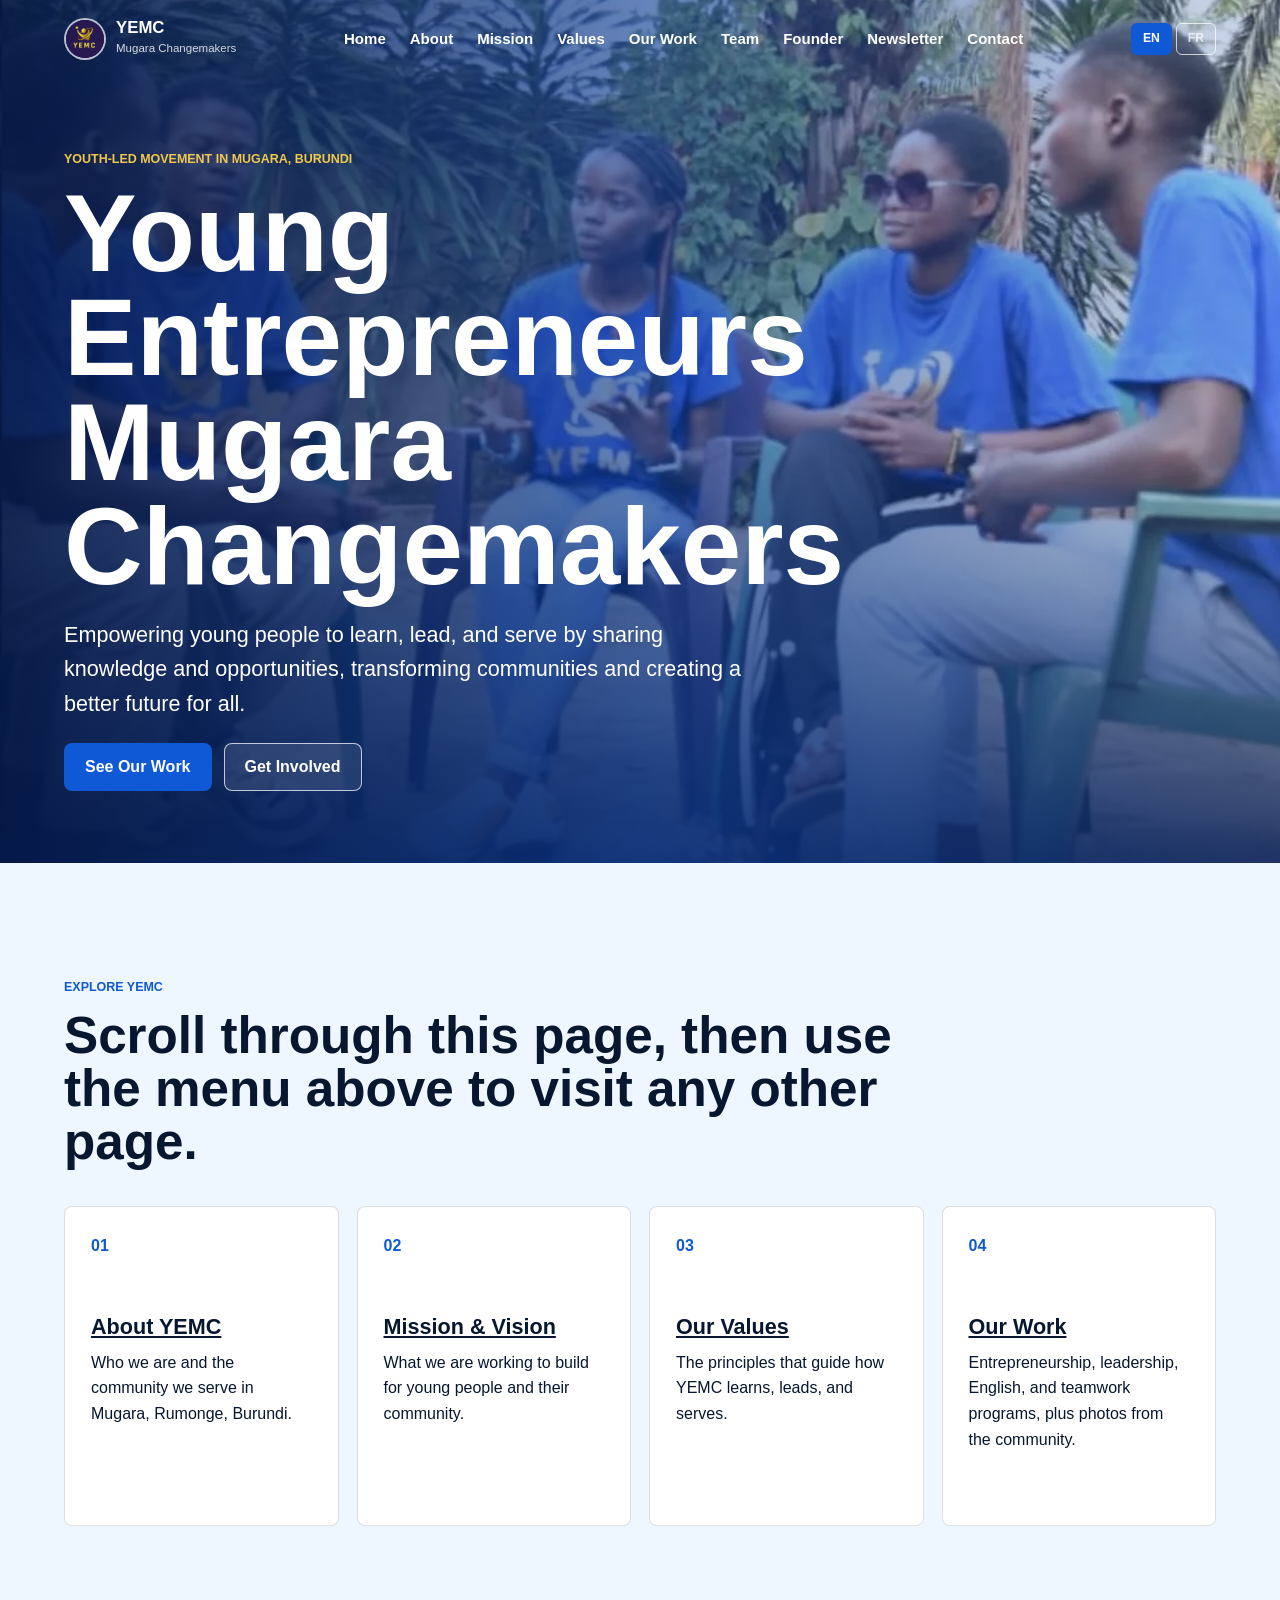
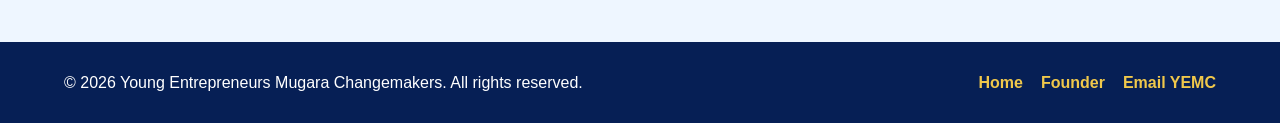
==== commit 608f60fc: "Add team page, activities, EN/FR toggle, and expanded content - New Team page with leadership roles," ====
--- a/index.html
+++ b/index.html
@@ -7,35 +7,34 @@
   <meta name="description" content="YEMC is a youth-led movement in Mugara, Burundi empowering young people through entrepreneurship, leadership, English, teamwork, and opportunity.">
   <link rel="icon" href="assets/images/yemc-logo.jpg">
   <link rel="stylesheet" href="styles.css">
+  <script defer src="translations.js"></script>
   <script defer src="script.js"></script>
 </head>
 <body>
   <header class="site-header" data-header>
     <a class="brand" href="index.html" aria-label="YEMC home">
       <img class="brand-logo" src="assets/images/yemc-logo.jpg" alt="">
-      <span>
-        <strong>YEMC</strong>
-        <small>Mugara Changemakers</small>
-      </span>
+      <span><strong>YEMC</strong><small>Mugara Changemakers</small></span>
     </a>
-
     <button class="nav-toggle" type="button" aria-expanded="false" aria-controls="site-nav" data-nav-toggle>
       <span class="sr-only">Toggle navigation</span>
-      <span></span>
-      <span></span>
-      <span></span>
+      <span></span><span></span><span></span>
     </button>
-
     <nav class="site-nav" id="site-nav" data-nav>
-      <a href="index.html">Home</a>
-      <a href="about.html">About</a>
-      <a href="mission.html">Mission</a>
-      <a href="values.html">Values</a>
-      <a href="work.html">Our Work</a>
-      <a href="founder.html">Founder</a>
-      <a href="newsletter.html">Newsletter</a>
-      <a href="contact.html">Contact</a>
+      <a href="index.html" data-i18n="nav-home">Home</a>
+      <a href="about.html" data-i18n="nav-about">About</a>
+      <a href="mission.html" data-i18n="nav-mission">Mission</a>
+      <a href="values.html" data-i18n="nav-values">Values</a>
+      <a href="work.html" data-i18n="nav-work">Our Work</a>
+      <a href="team.html" data-i18n="nav-team">Team</a>
+      <a href="founder.html" data-i18n="nav-founder">Founder</a>
+      <a href="newsletter.html" data-i18n="nav-newsletter">Newsletter</a>
+      <a href="contact.html" data-i18n="nav-contact">Contact</a>
     </nav>
+    <div class="lang-switch" aria-label="Language selector">
+      <button class="lang-btn active" data-lang="en">EN</button>
+      <button class="lang-btn" data-lang="fr">FR</button>
+    </div>
   </header>
 
   <main id="home">
@@ -43,43 +42,41 @@
       <img class="hero-image" src="assets/images/yemc-discussion-circle.jpeg" alt="YEMC youth in a group discussion">
       <div class="hero-overlay"></div>
       <div class="hero-content">
-        <p class="eyebrow">Youth-led movement in Mugara, Burundi</p>
-        <h1>Young Entrepreneurs Mugara Changemakers</h1>
-        <p>
-          Empowering young people to learn, lead, and serve by sharing knowledge and opportunities, transforming communities and creating a better future for all.
-        </p>
+        <p class="eyebrow" data-i18n="home-eyebrow">Youth-led movement in Mugara, Burundi</p>
+        <h1 data-i18n="home-h1">Young Entrepreneurs Mugara Changemakers</h1>
+        <p data-i18n="home-tagline">Empowering young people to learn, lead, and serve by sharing knowledge and opportunities, transforming communities and creating a better future for all.</p>
         <div class="hero-actions">
-          <a class="button primary" href="work.html">See Our Work</a>
-          <a class="button secondary" href="contact.html">Get Involved</a>
+          <a class="button primary" href="work.html" data-i18n="home-btn-work">See Our Work</a>
+          <a class="button secondary" href="contact.html" data-i18n="home-btn-contact">Get Involved</a>
         </div>
       </div>
     </section>
 
     <section class="section">
       <div class="section-heading">
-        <p class="eyebrow">Explore YEMC</p>
-        <h2>Scroll through this page, then use the menu above to visit any other page.</h2>
+        <p class="eyebrow" data-i18n="home-explore-eyebrow">Explore YEMC</p>
+        <h2 data-i18n="home-explore-h2">Scroll through this page, then use the menu above to visit any other page.</h2>
       </div>
       <div class="work-grid">
         <article class="work-card">
           <span>01</span>
-          <h3><a href="about.html">About YEMC</a></h3>
-          <p>Who we are and the community we serve in Mugara, Rumonge, Burundi.</p>
+          <h3><a href="about.html" data-i18n="home-card1-h3">About YEMC</a></h3>
+          <p data-i18n="home-card1-p">Who we are and the community we serve in Mugara, Rumonge, Burundi.</p>
         </article>
         <article class="work-card">
           <span>02</span>
-          <h3><a href="mission.html">Mission &amp; Vision</a></h3>
-          <p>What we are working to build for young people and their community.</p>
+          <h3><a href="mission.html" data-i18n="home-card2-h3">Mission &amp; Vision</a></h3>
+          <p data-i18n="home-card2-p">What we are working to build for young people and their community.</p>
         </article>
         <article class="work-card">
           <span>03</span>
-          <h3><a href="values.html">Our Values</a></h3>
-          <p>The principles that guide how YEMC learns, leads, and serves.</p>
+          <h3><a href="values.html" data-i18n="home-card3-h3">Our Values</a></h3>
+          <p data-i18n="home-card3-p">The principles that guide how YEMC learns, leads, and serves.</p>
         </article>
         <article class="work-card">
           <span>04</span>
-          <h3><a href="work.html">Our Work</a></h3>
-          <p>Entrepreneurship, leadership, English, and teamwork programs, plus photos from the community.</p>
+          <h3><a href="work.html" data-i18n="home-card4-h3">Our Work</a></h3>
+          <p data-i18n="home-card4-p">Entrepreneurship, leadership, English, and teamwork programs, plus photos from the community.</p>
         </article>
       </div>
     </section>
@@ -88,9 +85,9 @@
   <footer class="site-footer">
     <p>&copy; <span data-year></span> Young Entrepreneurs Mugara Changemakers. All rights reserved.</p>
     <div>
-      <a href="index.html">Home</a>
-      <a href="founder.html">Founder</a>
-      <a href="mailto:yemchangemakers@gmail.com">Email YEMC</a>
+      <a href="index.html" data-i18n="footer-home">Home</a>
+      <a href="founder.html" data-i18n="footer-founder">Founder</a>
+      <a href="mailto:yemchangemakers@gmail.com" data-i18n="footer-email">Email YEMC</a>
     </div>
   </footer>
 </body>
--- a/styles.css
+++ b/styles.css
@@ -128,6 +128,34 @@
   color: var(--gold);
 }
 
+.lang-switch {
+  display: flex;
+  align-items: center;
+  gap: 4px;
+  flex-shrink: 0;
+}
+
+.lang-btn {
+  padding: 5px 11px;
+  border: 1px solid currentColor;
+  border-radius: 6px;
+  background: transparent;
+  color: inherit;
+  font: inherit;
+  font-size: 0.76rem;
+  font-weight: 800;
+  cursor: pointer;
+  opacity: 0.72;
+  transition: opacity 140ms, background 140ms, color 140ms;
+}
+
+.lang-btn.active {
+  opacity: 1;
+  background: var(--blue);
+  color: var(--white);
+  border-color: var(--blue);
+}
+
 .nav-toggle {
   display: none;
   width: 44px;
@@ -282,6 +310,34 @@
     var(--blue-deep);
 }
 
+.page-title-banner {
+  position: relative;
+  display: flex;
+  align-items: flex-end;
+  min-height: 46vh;
+  padding: clamp(110px, 14vw, 160px) clamp(18px, 5vw, 72px) clamp(48px, 7vw, 76px);
+  color: var(--white);
+  background-size: cover;
+  background-position: center;
+}
+
+.page-title-banner::before {
+  content: "";
+  position: absolute;
+  inset: 0;
+  background:
+    linear-gradient(0deg, rgba(4, 24, 71, 0.92), rgba(7, 55, 145, 0.42) 60%, rgba(7, 55, 145, 0.18));
+}
+
+.page-title-banner .section-heading {
+  position: relative;
+  margin-bottom: 0;
+}
+
+.page-title-banner .eyebrow {
+  color: var(--gold);
+}
+
 .founder-hero h1 {
   max-width: 760px;
 }
@@ -842,6 +898,87 @@
   color: var(--gold);
   font-weight: 800;
   text-decoration: none;
+}
+
+.roles-grid {
+  display: grid;
+  grid-template-columns: repeat(auto-fill, minmax(300px, 1fr));
+  gap: 18px;
+}
+
+.role-card {
+  padding: 28px;
+  border: 1px solid var(--line);
+  border-radius: 8px;
+  background: var(--white);
+}
+
+.role-card h3 {
+  color: var(--blue-dark);
+  margin-bottom: 6px;
+}
+
+.role-holders {
+  display: block;
+  margin-bottom: 12px;
+  color: var(--blue);
+  font-size: 0.85rem;
+  font-weight: 800;
+}
+
+.members-grid {
+  display: grid;
+  grid-template-columns: repeat(auto-fill, minmax(200px, 1fr));
+  gap: 14px;
+}
+
+.member-card {
+  padding: 22px;
+  border: 1px solid var(--line);
+  border-radius: 8px;
+  background: var(--paper);
+  text-align: center;
+}
+
+.member-card strong {
+  display: block;
+  color: var(--ink);
+  font-size: 1rem;
+  line-height: 1.3;
+}
+
+.activities-grid {
+  display: grid;
+  gap: 18px;
+}
+
+.activity-card {
+  display: grid;
+  grid-template-columns: auto 1fr;
+  gap: 20px;
+  align-items: start;
+  padding: 26px;
+  border: 1px solid var(--line);
+  border-radius: 8px;
+  background: var(--white);
+}
+
+.activity-number {
+  display: flex;
+  align-items: center;
+  justify-content: center;
+  width: 42px;
+  height: 42px;
+  border-radius: 50%;
+  background: var(--blue);
+  color: var(--white);
+  font-weight: 900;
+  font-size: 0.9rem;
+  flex-shrink: 0;
+}
+
+.activity-card h3 {
+  color: var(--blue-dark);
 }
 
 @media (max-width: 980px) {
